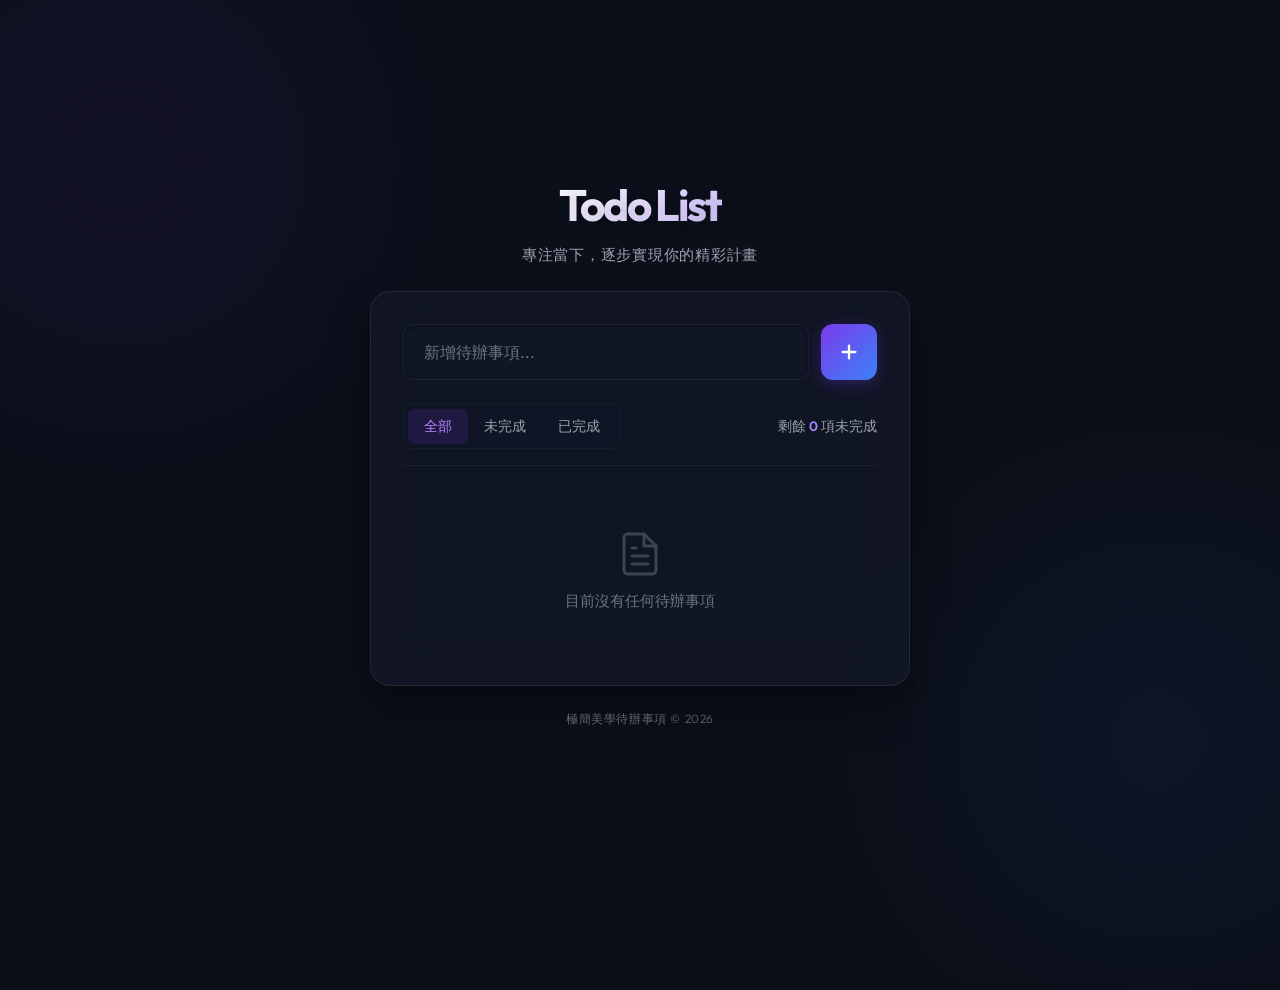
==== to_do_list_test/index.html @ e8f6d1f0 "feat: implement modern dark mode UI for todo list application with glassmorphism effects and animati" ====
<!DOCTYPE html>
<html lang="zh-TW">
<head>
  <meta charset="UTF-8">
  <meta name="viewport" content="width=device-width, initial-scale=1.0">
  <title>極簡美學待辦事項 - Minimalist Todo</title>
  <!-- 引入 Google Fonts Outfit -->
  <link rel="preconnect" href="https://fonts.googleapis.com">
  <link rel="preconnect" href="https://fonts.gstatic.com" crossorigin>
  <link href="https://fonts.googleapis.com/css2?family=Outfit:wght@300;400;500;600;700&display=swap" rel="stylesheet">
  <link rel="stylesheet" href="style.css">
</head>
<body>
  <div class="background-glow-1"></div>
  <div class="background-glow-2"></div>
  
  <div class="app-container">
    <header class="app-header">
      <h1 id="app-title">Todo List</h1>
      <p id="app-subtitle">專注當下，逐步實現你的精彩計畫</p>
    </header>

    <main class="app-card">
      <!-- 輸入待辦事項區域 -->
      <form id="todo-form" class="todo-input-group" onsubmit="event.preventDefault();">
        <input 
          type="text" 
          id="todo-input" 
          placeholder="新增待辦事項..." 
          autocomplete="off" 
          required
        >
        <button type="submit" id="todo-add-btn" aria-label="新增待辦事項">
          <svg xmlns="http://www.w3.org/2000/svg" viewBox="0 0 24 24" fill="none" stroke="currentColor" stroke-width="2.5" stroke-linecap="round" stroke-linejoin="round" class="btn-icon">
            <line x1="12" y1="5" x2="12" y2="19"></line>
            <line x1="5" y1="12" x2="19" y2="12"></line>
          </svg>
        </button>
      </form>

      <!-- 篩選與狀態列 -->
      <div class="todo-controls">
        <div class="todo-filter-tabs">
          <button id="filter-all" class="filter-tab active" data-filter="all">全部</button>
          <button id="filter-active" class="filter-tab" data-filter="active">未完成</button>
          <button id="filter-completed" class="filter-tab" data-filter="completed">已完成</button>
        </div>
        <div id="todo-stats" class="todo-stats">
          剩餘 <span id="active-count">0</span> 項未完成
        </div>
      </div>

      <!-- 待辦事項清單列表 -->
      <ul id="todo-list" class="todo-list-container">
        <!-- 待辦事項項目將由 JavaScript 動態生成 -->
      </ul>

      <!-- 空白狀態提示 -->
      <div id="empty-state" class="empty-state">
        <svg xmlns="http://www.w3.org/2000/svg" viewBox="0 0 24 24" fill="none" stroke="currentColor" stroke-width="1.5" stroke-linecap="round" stroke-linejoin="round" class="empty-icon">
          <path d="M14 2H6a2 2 0 0 0-2 2v16a2 2 0 0 0 2 2h12a2 2 0 0 0 2-2V8z"></path>
          <polyline points="14 2 14 8 20 8"></polyline>
          <line x1="16" y1="13" x2="8" y2="13"></line>
          <line x1="16" y1="17" x2="8" y2="17"></line>
          <polyline points="10 9 9 9 8 9"></polyline>
        </svg>
        <p>目前沒有任何待辦事項</p>
      </div>
    </main>

    <footer class="app-footer">
      <p>極簡美學待辦事項 © 2026</p>
    </footer>
  </div>

  <script src="app.js"></script>
</body>
</html>
---- to_do_list_test/style.css ----
/* ==========================================================================
   極簡美學待辦事項 - 現代化設計 CSS 系統
   ========================================================================== */

/* 變數定義：採用調和的 HSL 色調與現代暗黑風格 */
:root {
  --font-sans: 'Outfit', -apple-system, BlinkMacSystemFont, "Segoe UI", Roboto, Helvetica, Arial, sans-serif;
  
  /* 色彩系統 */
  --bg-main: #0B0F19;
  --card-bg: rgba(20, 26, 42, 0.65);
  --card-border: rgba(255, 255, 255, 0.08);
  --card-shadow: 0 20px 40px rgba(0, 0, 0, 0.4);
  
  --text-primary: #F3F4F6;
  --text-secondary: #9CA3AF;
  --text-muted: #6B7280;
  
  --primary-gradient: linear-gradient(135deg, #7C3AED 0%, #3B82F6 100%);
  --accent-color: #A78BFA;
  
  --success-color: #10B981;
  --success-gradient: linear-gradient(135deg, #34D399 0%, #059669 100%);
  
  --danger-color: #EF4444;
  --danger-bg: rgba(239, 68, 68, 0.1);
  --danger-hover: #F87171;
  
  --input-bg: rgba(17, 24, 39, 0.6);
  --input-border: rgba(255, 255, 255, 0.05);
  --input-focus-border: #7C3AED;
  --input-focus-shadow: 0 0 15px rgba(124, 58, 237, 0.35);

  --tab-active-bg: rgba(124, 58, 237, 0.15);
  --tab-active-text: #C084FC;

  --transition-fast: 0.2s cubic-bezier(0.4, 0, 0.2, 1);
  --transition-normal: 0.35s cubic-bezier(0.4, 0, 0.2, 1);
  --radius-lg: 20px;
  --radius-md: 12px;
  --radius-sm: 8px;
}

/* 基礎重設 */
* {
  box-sizing: border-box;
  margin: 0;
  padding: 0;
}

body {
  font-family: var(--font-sans);
  background-color: var(--bg-main);
  color: var(--text-primary);
  min-height: 100vh;
  display: flex;
  justify-content: center;
  align-items: center;
  overflow-x: hidden;
  position: relative;
  line-height: 1.5;
}

/* 背景光暈效果 (動態視覺微動畫) */
.background-glow-1,
.background-glow-2 {
  position: absolute;
  width: 500px;
  height: 500px;
  border-radius: 50%;
  filter: blur(120px);
  z-index: 0;
  opacity: 0.4;
  pointer-events: none;
}

.background-glow-1 {
  background: radial-gradient(circle, rgba(124, 58, 237, 0.4) 0%, rgba(0, 0, 0, 0) 70%);
  top: -10%;
  left: -10%;
  animation: float-glow-1 20s infinite alternate ease-in-out;
}

.background-glow-2 {
  background: radial-gradient(circle, rgba(59, 130, 246, 0.35) 0%, rgba(0, 0, 0, 0) 70%);
  bottom: -10%;
  right: -10%;
  animation: float-glow-2 25s infinite alternate ease-in-out;
}

@keyframes float-glow-1 {
  0% { transform: translate(0, 0) scale(1); }
  100% { transform: translate(80px, 50px) scale(1.1); }
}

@keyframes float-glow-2 {
  0% { transform: translate(0, 0) scale(1.1); }
  100% { transform: translate(-80px, -50px) scale(0.9); }
}

/* 應用程式容器 */
.app-container {
  width: 100%;
  max-width: 540px;
  margin: 20px;
  padding: 20px 0;
  z-index: 10;
  display: flex;
  flex-direction: column;
  gap: 24px;
}

/* 標頭樣式 */
.app-header {
  text-align: center;
}

#app-title {
  font-size: 2.75rem;
  font-weight: 700;
  letter-spacing: -0.05em;
  background: linear-gradient(135deg, #FFFFFF 30%, #A78BFA 100%);
  -webkit-background-clip: text;
  -webkit-text-fill-color: transparent;
  margin-bottom: 6px;
  text-shadow: 0 4px 12px rgba(0, 0, 0, 0.1);
}

#app-subtitle {
  font-size: 0.95rem;
  color: var(--text-secondary);
  font-weight: 300;
  letter-spacing: 0.05em;
}

/* 主卡片（毛玻璃效果） */
.app-card {
  background: var(--card-bg);
  backdrop-filter: blur(25px);
  -webkit-backdrop-filter: blur(25px);
  border: 1px solid var(--card-border);
  border-radius: var(--radius-lg);
  padding: 32px;
  box-shadow: var(--card-shadow);
  display: flex;
  flex-direction: column;
  gap: 24px;
  transition: transform var(--transition-normal);
}

/* 輸入框群組 */
.todo-input-group {
  display: flex;
  gap: 12px;
  position: relative;
}

#todo-input {
  flex: 1;
  background-color: var(--input-bg);
  border: 1px solid var(--input-border);
  border-radius: var(--radius-md);
  padding: 16px 20px;
  color: var(--text-primary);
  font-family: var(--font-sans);
  font-size: 1rem;
  font-weight: 400;
  outline: none;
  transition: all var(--transition-normal);
  box-shadow: inset 0 2px 4px rgba(0, 0, 0, 0.2);
}

#todo-input::placeholder {
  color: var(--text-muted);
}

#todo-input:focus {
  border-color: var(--input-focus-border);
  box-shadow: var(--input-focus-shadow), inset 0 2px 4px rgba(0, 0, 0, 0.1);
  background-color: rgba(20, 26, 42, 0.8);
}

/* 新增按鈕 */
#todo-add-btn {
  background: var(--primary-gradient);
  border: none;
  border-radius: var(--radius-md);
  width: 56px;
  height: 56px;
  display: flex;
  justify-content: center;
  align-items: center;
  color: #FFFFFF;
  cursor: pointer;
  outline: none;
  transition: all var(--transition-fast);
  box-shadow: 0 4px 15px rgba(124, 58, 237, 0.3);
}

#todo-add-btn:hover {
  transform: translateY(-2px);
  box-shadow: 0 6px 20px rgba(124, 58, 237, 0.5);
  filter: brightness(1.1);
}

#todo-add-btn:active {
  transform: translateY(0);
}

.btn-icon {
  width: 22px;
  height: 22px;
  transition: transform var(--transition-fast);
}

#todo-add-btn:hover .btn-icon {
  transform: rotate(90deg);
}

/* 篩選與狀態列 */
.todo-controls {
  display: flex;
  justify-content: space-between;
  align-items: center;
  flex-wrap: wrap;
  gap: 16px;
  border-bottom: 1px solid rgba(255, 255, 255, 0.05);
  padding-bottom: 16px;
}

.todo-filter-tabs {
  display: flex;
  background: rgba(17, 24, 39, 0.4);
  border: 1px solid rgba(255, 255, 255, 0.03);
  padding: 4px;
  border-radius: var(--radius-sm);
}

.filter-tab {
  background: none;
  border: none;
  color: var(--text-secondary);
  font-family: var(--font-sans);
  font-size: 0.875rem;
  font-weight: 500;
  padding: 8px 16px;
  border-radius: 6px;
  cursor: pointer;
  transition: all var(--transition-fast);
}

.filter-tab:hover {
  color: var(--text-primary);
}

.filter-tab.active {
  background-color: var(--tab-active-bg);
  color: var(--tab-active-text);
}

.todo-stats {
  font-size: 0.85rem;
  color: var(--text-secondary);
  font-weight: 400;
}

#active-count {
  font-weight: 600;
  color: var(--accent-color);
}

/* 待辦清單列表 */
.todo-list-container {
  list-style-type: none;
  display: flex;
  flex-direction: column;
  gap: 12px;
  max-height: 380px;
  overflow-y: auto;
  padding-right: 4px;
}

/* 隱藏滾動條 */
.todo-list-container::-webkit-scrollbar {
  width: 6px;
}

.todo-list-container::-webkit-scrollbar-track {
  background: rgba(0, 0, 0, 0.05);
  border-radius: 3px;
}

.todo-list-container::-webkit-scrollbar-thumb {
  background: rgba(255, 255, 255, 0.1);
  border-radius: 3px;
}

.todo-list-container::-webkit-scrollbar-thumb:hover {
  background: rgba(255, 255, 255, 0.25);
}

/* 清單項目 */
.todo-item {
  display: flex;
  align-items: center;
  justify-content: space-between;
  background-color: rgba(255, 255, 255, 0.02);
  border: 1px solid rgba(255, 255, 255, 0.03);
  border-radius: var(--radius-md);
  padding: 16px;
  transition: all var(--transition-normal);
  animation: slide-in 0.3s ease forwards;
}

.todo-item:hover {
  background-color: rgba(255, 255, 255, 0.04);
  border-color: rgba(255, 255, 255, 0.08);
  transform: translateX(4px);
  box-shadow: 0 4px 12px rgba(0, 0, 0, 0.15);
}

@keyframes slide-in {
  from {
    opacity: 0;
    transform: translateY(12px);
  }
  to {
    opacity: 1;
    transform: translateY(0);
  }
}

/* 點選與文字區塊 */
.todo-item-left {
  display: flex;
  align-items: center;
  gap: 14px;
  flex: 1;
  cursor: pointer;
  user-select: none;
}

/* 自訂 Checkbox */
.todo-checkbox {
  width: 22px;
  height: 22px;
  border-radius: 50%;
  border: 2px solid rgba(255, 255, 255, 0.25);
  display: flex;
  justify-content: center;
  align-items: center;
  transition: all var(--transition-fast);
  flex-shrink: 0;
}

.todo-item-left:hover .todo-checkbox {
  border-color: var(--accent-color);
  background-color: rgba(167, 139, 250, 0.1);
}

.todo-checkbox svg {
  width: 12px;
  height: 12px;
  color: #FFFFFF;
  opacity: 0;
  transform: scale(0.6);
  transition: all var(--transition-fast);
}

/* 待辦事項文字 */
.todo-text {
  font-size: 0.975rem;
  color: var(--text-primary);
  font-weight: 400;
  transition: all var(--transition-normal);
  word-break: break-all;
}

/* 完成狀態樣式 */
.todo-item.completed {
  background-color: rgba(255, 255, 255, 0.005);
  border-color: rgba(255, 255, 255, 0.01);
}

.todo-item.completed .todo-checkbox {
  background: var(--success-gradient);
  border-color: transparent;
  box-shadow: 0 2px 8px rgba(16, 185, 129, 0.3);
}

.todo-item.completed .todo-checkbox svg {
  opacity: 1;
  transform: scale(1);
}

.todo-item.completed .todo-text {
  color: var(--text-muted);
  text-decoration: line-through;
  text-decoration-color: rgba(107, 114, 128, 0.6);
}

/* 刪除按鈕 */
.todo-delete-btn {
  background: none;
  border: none;
  width: 32px;
  height: 32px;
  border-radius: var(--radius-sm);
  display: flex;
  justify-content: center;
  align-items: center;
  color: var(--text-muted);
  cursor: pointer;
  opacity: 0; /* 平常隱藏，Hover 顯示 */
  transform: scale(0.9);
  transition: all var(--transition-fast);
  margin-left: 8px;
}

.todo-item:hover .todo-delete-btn {
  opacity: 0.6;
  transform: scale(1);
}

.todo-item:hover .todo-delete-btn:hover {
  opacity: 1;
  background-color: var(--danger-bg);
  color: var(--danger-color);
}

.delete-icon {
  width: 18px;
  height: 18px;
}

/* 縮小淡出動畫 (用於刪除) */
.todo-item.fall-out {
  animation: fall-out-anim 0.3s cubic-bezier(0.4, 0, 0.2, 1) forwards;
}

@keyframes fall-out-anim {
  to {
    opacity: 0;
    transform: scale(0.9) translateY(-10px);
    margin-top: -66px; /* 平滑收縮佔用空間，這裡需依實際高度微調 */
    padding-top: 0;
    padding-bottom: 0;
    border-color: transparent;
    height: 0;
    overflow: hidden;
  }
}

/* 空白狀態 */
.empty-state {
  display: flex;
  flex-direction: column;
  justify-content: center;
  align-items: center;
  gap: 12px;
  padding: 40px 0;
  text-align: center;
  color: var(--text-muted);
  transition: all var(--transition-normal);
}

.empty-icon {
  width: 48px;
  height: 48px;
  stroke: var(--text-muted);
  opacity: 0.5;
}

.empty-state p {
  font-size: 0.95rem;
  font-weight: 300;
}

/* 頁尾樣式 */
.app-footer {
  text-align: center;
}

.app-footer p {
  font-size: 0.75rem;
  color: var(--text-muted);
  letter-spacing: 0.05em;
  font-weight: 300;
}

/* 響應式佈局微調 */
@media (max-width: 640px) {
  .app-container {
    margin: 12px;
  }
  .app-card {
    padding: 24px 20px;
  }
  #app-title {
    font-size: 2.25rem;
  }
  .todo-controls {
    flex-direction: column;
    align-items: stretch;
  }
  .todo-filter-tabs {
    justify-content: space-between;
  }
  .filter-tab {
    flex: 1;
    text-align: center;
    padding: 8px 4px;
  }
  .todo-stats {
    text-align: center;
  }
}
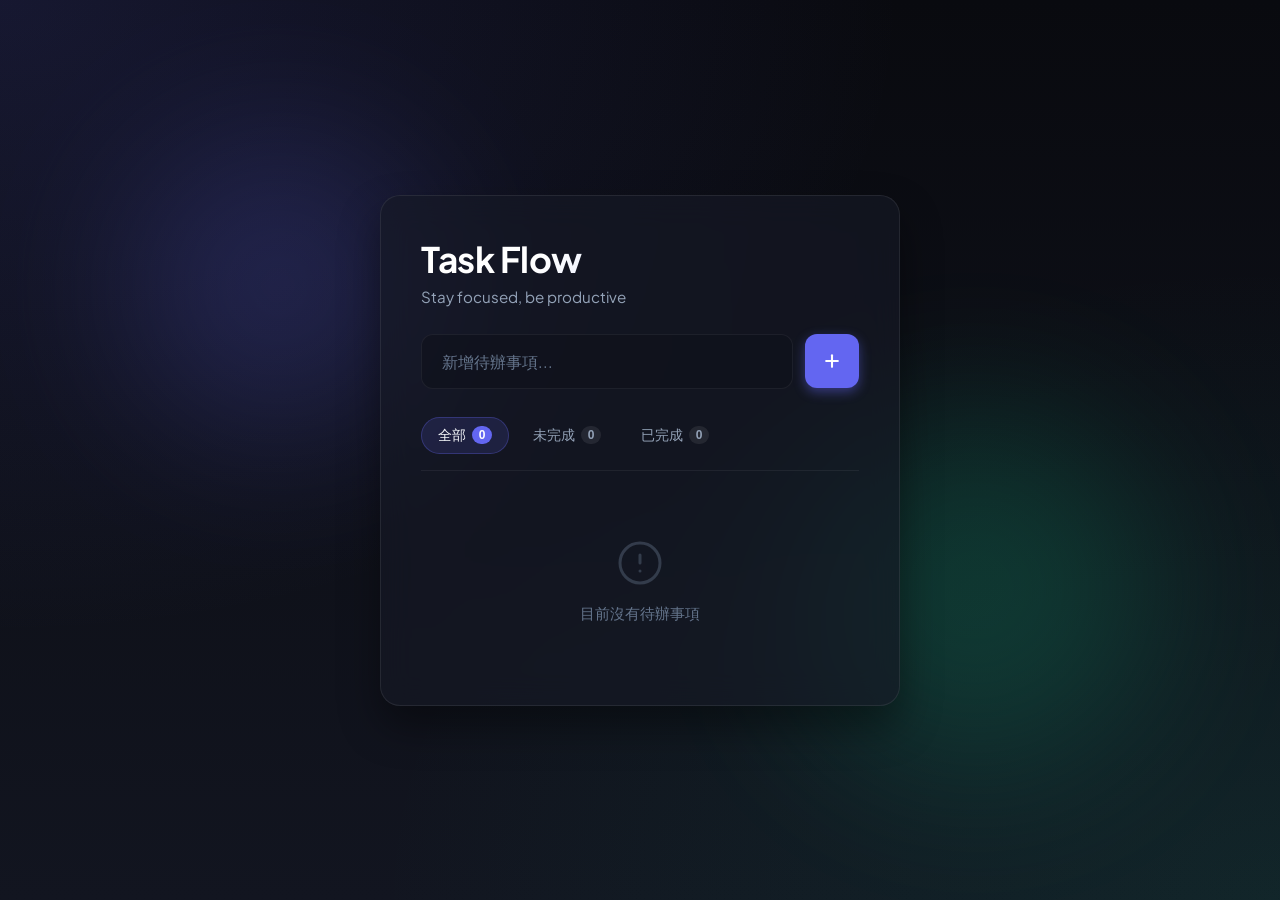
==== commit 0e80046c: "建立" ====
--- a/to_do_list_test/index.html
+++ b/to_do_list_test/index.html
@@ -1,77 +1,78 @@
 <!DOCTYPE html>
-<html lang="zh-TW">
+<html lang="zh-Hant">
 <head>
   <meta charset="UTF-8">
   <meta name="viewport" content="width=device-width, initial-scale=1.0">
-  <title>極簡美學待辦事項 - Minimalist Todo</title>
-  <!-- 引入 Google Fonts Outfit -->
+  <meta name="description" content="A premium, modern glassmorphism Todo List application.">
+  <title>Minimalist Todo List</title>
+  <!-- Google Fonts -->
   <link rel="preconnect" href="https://fonts.googleapis.com">
   <link rel="preconnect" href="https://fonts.gstatic.com" crossorigin>
-  <link href="https://fonts.googleapis.com/css2?family=Outfit:wght@300;400;500;600;700&display=swap" rel="stylesheet">
+  <link href="https://fonts.googleapis.com/css2?family=Plus+Jakarta+Sans:wght@300;400;500;600;700&display=swap" rel="stylesheet">
+  <!-- Stylesheet -->
   <link rel="stylesheet" href="style.css">
 </head>
 <body>
-  <div class="background-glow-1"></div>
-  <div class="background-glow-2"></div>
-  
-  <div class="app-container">
-    <header class="app-header">
-      <h1 id="app-title">Todo List</h1>
-      <p id="app-subtitle">專注當下，逐步實現你的精彩計畫</p>
+  <div class="background-decor">
+    <div class="circle circle-1"></div>
+    <div class="circle circle-2"></div>
+  </div>
+
+  <main class="todo-container">
+    <header class="todo-header">
+      <h1>Task Flow</h1>
+      <p class="subtitle">Stay focused, be productive</p>
     </header>
 
-    <main class="app-card">
-      <!-- 輸入待辦事項區域 -->
-      <form id="todo-form" class="todo-input-group" onsubmit="event.preventDefault();">
+    <section class="todo-input-section">
+      <form id="todo-form" class="todo-form">
         <input 
           type="text" 
           id="todo-input" 
           placeholder="新增待辦事項..." 
-          autocomplete="off" 
+          autocomplete="off"
           required
         >
-        <button type="submit" id="todo-add-btn" aria-label="新增待辦事項">
-          <svg xmlns="http://www.w3.org/2000/svg" viewBox="0 0 24 24" fill="none" stroke="currentColor" stroke-width="2.5" stroke-linecap="round" stroke-linejoin="round" class="btn-icon">
+        <button type="submit" id="add-btn" aria-label="新增事項">
+          <svg xmlns="http://www.w3.org/2000/svg" width="20" height="20" viewBox="0 0 24 24" fill="none" stroke="currentColor" stroke-width="2.5" stroke-linecap="round" stroke-linejoin="round">
             <line x1="12" y1="5" x2="12" y2="19"></line>
             <line x1="5" y1="12" x2="19" y2="12"></line>
           </svg>
         </button>
       </form>
+    </section>
 
-      <!-- 篩選與狀態列 -->
-      <div class="todo-controls">
-        <div class="todo-filter-tabs">
-          <button id="filter-all" class="filter-tab active" data-filter="all">全部</button>
-          <button id="filter-active" class="filter-tab" data-filter="active">未完成</button>
-          <button id="filter-completed" class="filter-tab" data-filter="completed">已完成</button>
-        </div>
-        <div id="todo-stats" class="todo-stats">
-          剩餘 <span id="active-count">0</span> 項未完成
-        </div>
+    <section class="todo-filter-section">
+      <div class="filters">
+        <button class="filter-btn active" data-filter="all" id="filter-all">
+          全部
+          <span class="count-badge" id="count-all">0</span>
+        </button>
+        <button class="filter-btn" data-filter="active" id="filter-active">
+          未完成
+          <span class="count-badge" id="count-active">0</span>
+        </button>
+        <button class="filter-btn" data-filter="completed" id="filter-completed">
+          已完成
+          <span class="count-badge" id="count-completed">0</span>
+        </button>
       </div>
+    </section>
 
-      <!-- 待辦事項清單列表 -->
-      <ul id="todo-list" class="todo-list-container">
-        <!-- 待辦事項項目將由 JavaScript 動態生成 -->
+    <section class="todo-list-section">
+      <ul id="todo-list" class="todo-list">
+        <!-- Dynamic items will be inserted here -->
       </ul>
-
-      <!-- 空白狀態提示 -->
       <div id="empty-state" class="empty-state">
-        <svg xmlns="http://www.w3.org/2000/svg" viewBox="0 0 24 24" fill="none" stroke="currentColor" stroke-width="1.5" stroke-linecap="round" stroke-linejoin="round" class="empty-icon">
-          <path d="M14 2H6a2 2 0 0 0-2 2v16a2 2 0 0 0 2 2h12a2 2 0 0 0 2-2V8z"></path>
-          <polyline points="14 2 14 8 20 8"></polyline>
-          <line x1="16" y1="13" x2="8" y2="13"></line>
-          <line x1="16" y1="17" x2="8" y2="17"></line>
-          <polyline points="10 9 9 9 8 9"></polyline>
+        <svg xmlns="http://www.w3.org/2000/svg" width="48" height="48" viewBox="0 0 24 24" fill="none" stroke="currentColor" stroke-width="1.5" stroke-linecap="round" stroke-linejoin="round">
+          <circle cx="12" cy="12" r="10"></circle>
+          <line x1="12" y1="8" x2="12" y2="12"></line>
+          <line x1="12" y1="16" x2="12.01" y2="16"></line>
         </svg>
-        <p>目前沒有任何待辦事項</p>
+        <p>目前沒有待辦事項</p>
       </div>
-    </main>
-
-    <footer class="app-footer">
-      <p>極簡美學待辦事項 © 2026</p>
-    </footer>
-  </div>
+    </section>
+  </main>
 
   <script src="app.js"></script>
 </body>
--- a/to_do_list_test/style.css
+++ b/to_do_list_test/style.css
@@ -1,155 +1,141 @@
-/* ==========================================================================
-   極簡美學待辦事項 - 現代化設計 CSS 系統
-   ========================================================================== */
-
-/* 變數定義：採用調和的 HSL 色調與現代暗黑風格 */
+/* Global resets & variables */
 :root {
-  --font-sans: 'Outfit', -apple-system, BlinkMacSystemFont, "Segoe UI", Roboto, Helvetica, Arial, sans-serif;
-  
-  /* 色彩系統 */
-  --bg-main: #0B0F19;
-  --card-bg: rgba(20, 26, 42, 0.65);
+  --bg-start: #090a0f;
+  --bg-end: #121520;
+  --card-bg: rgba(22, 26, 38, 0.65);
   --card-border: rgba(255, 255, 255, 0.08);
   --card-shadow: 0 20px 40px rgba(0, 0, 0, 0.4);
   
-  --text-primary: #F3F4F6;
-  --text-secondary: #9CA3AF;
-  --text-muted: #6B7280;
-  
-  --primary-gradient: linear-gradient(135deg, #7C3AED 0%, #3B82F6 100%);
-  --accent-color: #A78BFA;
-  
-  --success-color: #10B981;
-  --success-gradient: linear-gradient(135deg, #34D399 0%, #059669 100%);
-  
-  --danger-color: #EF4444;
-  --danger-bg: rgba(239, 68, 68, 0.1);
-  --danger-hover: #F87171;
-  
-  --input-bg: rgba(17, 24, 39, 0.6);
-  --input-border: rgba(255, 255, 255, 0.05);
-  --input-focus-border: #7C3AED;
-  --input-focus-shadow: 0 0 15px rgba(124, 58, 237, 0.35);
-
-  --tab-active-bg: rgba(124, 58, 237, 0.15);
-  --tab-active-text: #C084FC;
-
-  --transition-fast: 0.2s cubic-bezier(0.4, 0, 0.2, 1);
-  --transition-normal: 0.35s cubic-bezier(0.4, 0, 0.2, 1);
+  --text-primary: #f8fafc;
+  --text-secondary: #94a3b8;
+  --text-muted: #64748b;
+  
+  --primary: #6366f1; /* Indigo */
+  --primary-hover: #4f46e5;
+  --primary-glow: rgba(99, 102, 241, 0.45);
+  
+  --success: #10b981; /* Emerald */
+  --success-glow: rgba(16, 185, 129, 0.3);
+  
+  --danger: #ef4444; /* Rose */
+  --danger-hover: #dc2626;
+  --danger-glow: rgba(239, 68, 68, 0.3);
+  
+  --input-bg: rgba(15, 18, 28, 0.6);
+  --input-border: rgba(255, 255, 255, 0.06);
+  --input-focus: rgba(99, 102, 241, 0.2);
+
+  --font-sans: 'Plus Jakarta Sans', system-ui, -apple-system, BlinkMacSystemFont, "Segoe UI", Roboto, "Helvetica Neue", Arial, sans-serif;
   --radius-lg: 20px;
   --radius-md: 12px;
-  --radius-sm: 8px;
-}
-
-/* 基礎重設 */
+  --transition-smooth: all 0.3s cubic-bezier(0.4, 0, 0.2, 1);
+}
+
 * {
-  box-sizing: border-box;
   margin: 0;
   padding: 0;
+  box-sizing: border-box;
 }
 
 body {
   font-family: var(--font-sans);
-  background-color: var(--bg-main);
+  background-color: var(--bg-start);
+  background-image: radial-gradient(at 0% 0%, rgba(99, 102, 241, 0.15) 0px, transparent 50%),
+                    radial-gradient(at 100% 100%, rgba(16, 185, 129, 0.1) 0px, transparent 50%),
+                    linear-gradient(180deg, var(--bg-start) 0%, var(--bg-end) 100%);
   color: var(--text-primary);
   min-height: 100vh;
   display: flex;
   justify-content: center;
   align-items: center;
   overflow-x: hidden;
+  padding: 20px;
   position: relative;
-  line-height: 1.5;
-}
-
-/* 背景光暈效果 (動態視覺微動畫) */
-.background-glow-1,
-.background-glow-2 {
+}
+
+/* Background animated decorative circles */
+.background-decor {
   position: absolute;
-  width: 500px;
-  height: 500px;
+  top: 0;
+  left: 0;
+  width: 100%;
+  height: 100%;
+  overflow: hidden;
+  z-index: 1;
+  pointer-events: none;
+}
+
+.circle {
+  position: absolute;
   border-radius: 50%;
-  filter: blur(120px);
-  z-index: 0;
-  opacity: 0.4;
-  pointer-events: none;
-}
-
-.background-glow-1 {
-  background: radial-gradient(circle, rgba(124, 58, 237, 0.4) 0%, rgba(0, 0, 0, 0) 70%);
-  top: -10%;
-  left: -10%;
-  animation: float-glow-1 20s infinite alternate ease-in-out;
-}
-
-.background-glow-2 {
-  background: radial-gradient(circle, rgba(59, 130, 246, 0.35) 0%, rgba(0, 0, 0, 0) 70%);
-  bottom: -10%;
-  right: -10%;
-  animation: float-glow-2 25s infinite alternate ease-in-out;
-}
-
-@keyframes float-glow-1 {
-  0% { transform: translate(0, 0) scale(1); }
-  100% { transform: translate(80px, 50px) scale(1.1); }
-}
-
-@keyframes float-glow-2 {
-  0% { transform: translate(0, 0) scale(1.1); }
-  100% { transform: translate(-80px, -50px) scale(0.9); }
-}
-
-/* 應用程式容器 */
-.app-container {
+  filter: blur(80px);
+  opacity: 0.2;
+  animation: float 20s infinite alternate ease-in-out;
+}
+
+.circle-1 {
+  top: 15%;
+  left: 10%;
+  width: 300px;
+  height: 300px;
+  background: var(--primary);
+}
+
+.circle-2 {
+  bottom: 15%;
+  right: 10%;
+  width: 350px;
+  height: 350px;
+  background: var(--success);
+  animation-delay: -5s;
+}
+
+@keyframes float {
+  0% {
+    transform: translate(0, 0) scale(1);
+  }
+  100% {
+    transform: translate(30px, 40px) scale(1.1);
+  }
+}
+
+/* Container */
+.todo-container {
   width: 100%;
-  max-width: 540px;
-  margin: 20px;
-  padding: 20px 0;
+  max-width: 520px;
+  background: var(--card-bg);
+  backdrop-filter: blur(16px);
+  -webkit-backdrop-filter: blur(16px);
+  border: 1px solid var(--card-border);
+  border-radius: var(--radius-lg);
+  box-shadow: var(--card-shadow);
+  padding: 40px;
   z-index: 10;
+  position: relative;
   display: flex;
   flex-direction: column;
-  gap: 24px;
-}
-
-/* 標頭樣式 */
-.app-header {
-  text-align: center;
-}
-
-#app-title {
-  font-size: 2.75rem;
+  gap: 28px;
+}
+
+/* Header */
+.todo-header h1 {
+  font-size: 2.2rem;
   font-weight: 700;
-  letter-spacing: -0.05em;
-  background: linear-gradient(135deg, #FFFFFF 30%, #A78BFA 100%);
+  letter-spacing: -0.5px;
+  background: linear-gradient(135deg, #fff 30%, #a5b4fc 100%);
   -webkit-background-clip: text;
   -webkit-text-fill-color: transparent;
   margin-bottom: 6px;
-  text-shadow: 0 4px 12px rgba(0, 0, 0, 0.1);
-}
-
-#app-subtitle {
+}
+
+.todo-header .subtitle {
+  color: var(--text-secondary);
   font-size: 0.95rem;
-  color: var(--text-secondary);
-  font-weight: 300;
-  letter-spacing: 0.05em;
-}
-
-/* 主卡片（毛玻璃效果） */
-.app-card {
-  background: var(--card-bg);
-  backdrop-filter: blur(25px);
-  -webkit-backdrop-filter: blur(25px);
-  border: 1px solid var(--card-border);
-  border-radius: var(--radius-lg);
-  padding: 32px;
-  box-shadow: var(--card-shadow);
-  display: flex;
-  flex-direction: column;
-  gap: 24px;
-  transition: transform var(--transition-normal);
-}
-
-/* 輸入框群組 */
-.todo-input-group {
+  font-weight: 400;
+}
+
+/* Input Section */
+.todo-form {
   display: flex;
   gap: 12px;
   position: relative;
@@ -157,17 +143,14 @@
 
 #todo-input {
   flex: 1;
-  background-color: var(--input-bg);
+  background: var(--input-bg);
   border: 1px solid var(--input-border);
   border-radius: var(--radius-md);
   padding: 16px 20px;
   color: var(--text-primary);
+  font-size: 1rem;
   font-family: var(--font-sans);
-  font-size: 1rem;
-  font-weight: 400;
-  outline: none;
-  transition: all var(--transition-normal);
-  box-shadow: inset 0 2px 4px rgba(0, 0, 0, 0.2);
+  transition: var(--transition-smooth);
 }
 
 #todo-input::placeholder {
@@ -175,151 +158,144 @@
 }
 
 #todo-input:focus {
-  border-color: var(--input-focus-border);
-  box-shadow: var(--input-focus-shadow), inset 0 2px 4px rgba(0, 0, 0, 0.1);
-  background-color: rgba(20, 26, 42, 0.8);
-}
-
-/* 新增按鈕 */
-#todo-add-btn {
-  background: var(--primary-gradient);
+  outline: none;
+  border-color: var(--primary);
+  box-shadow: 0 0 0 4px var(--input-focus);
+}
+
+#add-btn {
+  background: var(--primary);
   border: none;
   border-radius: var(--radius-md);
-  width: 56px;
-  height: 56px;
-  display: flex;
-  justify-content: center;
-  align-items: center;
-  color: #FFFFFF;
+  width: 54px;
+  height: 54px;
+  display: flex;
+  justify-content: center;
+  align-items: center;
+  color: white;
   cursor: pointer;
-  outline: none;
-  transition: all var(--transition-fast);
-  box-shadow: 0 4px 15px rgba(124, 58, 237, 0.3);
-}
-
-#todo-add-btn:hover {
+  transition: var(--transition-smooth);
+  box-shadow: 0 4px 12px var(--primary-glow);
+}
+
+#add-btn:hover {
+  background: var(--primary-hover);
   transform: translateY(-2px);
-  box-shadow: 0 6px 20px rgba(124, 58, 237, 0.5);
-  filter: brightness(1.1);
-}
-
-#todo-add-btn:active {
+  box-shadow: 0 6px 18px var(--primary-glow);
+}
+
+#add-btn:active {
   transform: translateY(0);
 }
 
-.btn-icon {
-  width: 22px;
-  height: 22px;
-  transition: transform var(--transition-fast);
-}
-
-#todo-add-btn:hover .btn-icon {
-  transform: rotate(90deg);
-}
-
-/* 篩選與狀態列 */
-.todo-controls {
-  display: flex;
-  justify-content: space-between;
-  align-items: center;
-  flex-wrap: wrap;
-  gap: 16px;
-  border-bottom: 1px solid rgba(255, 255, 255, 0.05);
+/* Filters Section */
+.filters {
+  display: flex;
+  gap: 8px;
+  border-bottom: 1px solid var(--input-border);
   padding-bottom: 16px;
 }
 
-.todo-filter-tabs {
-  display: flex;
-  background: rgba(17, 24, 39, 0.4);
-  border: 1px solid rgba(255, 255, 255, 0.03);
-  padding: 4px;
-  border-radius: var(--radius-sm);
-}
-
-.filter-tab {
-  background: none;
+.filter-btn {
+  background: transparent;
   border: none;
   color: var(--text-secondary);
-  font-family: var(--font-sans);
-  font-size: 0.875rem;
+  padding: 8px 16px;
+  font-size: 0.9rem;
   font-weight: 500;
-  padding: 8px 16px;
-  border-radius: 6px;
   cursor: pointer;
-  transition: all var(--transition-fast);
-}
-
-.filter-tab:hover {
+  border-radius: 30px;
+  transition: var(--transition-smooth);
+  display: flex;
+  align-items: center;
+  gap: 6px;
+}
+
+.filter-btn:hover {
   color: var(--text-primary);
-}
-
-.filter-tab.active {
-  background-color: var(--tab-active-bg);
-  color: var(--tab-active-text);
-}
-
-.todo-stats {
-  font-size: 0.85rem;
+  background: rgba(255, 255, 255, 0.04);
+}
+
+.filter-btn.active {
+  color: var(--text-primary);
+  background: rgba(99, 102, 241, 0.15);
+  border: 1px solid rgba(99, 102, 241, 0.3);
+}
+
+.count-badge {
+  display: inline-flex;
+  justify-content: center;
+  align-items: center;
+  background: rgba(255, 255, 255, 0.08);
   color: var(--text-secondary);
-  font-weight: 400;
-}
-
-#active-count {
+  font-size: 0.75rem;
   font-weight: 600;
-  color: var(--accent-color);
-}
-
-/* 待辦清單列表 */
-.todo-list-container {
-  list-style-type: none;
+  border-radius: 10px;
+  min-width: 20px;
+  height: 18px;
+  padding: 0 6px;
+  transition: var(--transition-smooth);
+}
+
+.filter-btn.active .count-badge {
+  background: var(--primary);
+  color: white;
+}
+
+/* Todo List Section */
+.todo-list-section {
+  position: relative;
+  min-height: 150px;
+}
+
+.todo-list {
+  list-style: none;
   display: flex;
   flex-direction: column;
   gap: 12px;
-  max-height: 380px;
+  max-height: 400px;
   overflow-y: auto;
   padding-right: 4px;
 }
 
-/* 隱藏滾動條 */
-.todo-list-container::-webkit-scrollbar {
+/* Custom Scrollbar for list */
+.todo-list::-webkit-scrollbar {
   width: 6px;
 }
 
-.todo-list-container::-webkit-scrollbar-track {
-  background: rgba(0, 0, 0, 0.05);
-  border-radius: 3px;
-}
-
-.todo-list-container::-webkit-scrollbar-thumb {
+.todo-list::-webkit-scrollbar-track {
+  background: transparent;
+}
+
+.todo-list::-webkit-scrollbar-thumb {
   background: rgba(255, 255, 255, 0.1);
   border-radius: 3px;
 }
 
-.todo-list-container::-webkit-scrollbar-thumb:hover {
-  background: rgba(255, 255, 255, 0.25);
-}
-
-/* 清單項目 */
+.todo-list::-webkit-scrollbar-thumb:hover {
+  background: rgba(255, 255, 255, 0.2);
+}
+
+/* Todo Item */
 .todo-item {
   display: flex;
   align-items: center;
   justify-content: space-between;
-  background-color: rgba(255, 255, 255, 0.02);
-  border: 1px solid rgba(255, 255, 255, 0.03);
+  background: rgba(255, 255, 255, 0.02);
+  border: 1px solid var(--input-border);
   border-radius: var(--radius-md);
   padding: 16px;
-  transition: all var(--transition-normal);
-  animation: slide-in 0.3s ease forwards;
+  transition: var(--transition-smooth);
+  animation: slideIn 0.3s ease forwards;
 }
 
 .todo-item:hover {
-  background-color: rgba(255, 255, 255, 0.04);
-  border-color: rgba(255, 255, 255, 0.08);
+  background: rgba(255, 255, 255, 0.05);
+  border-color: rgba(255, 255, 255, 0.12);
   transform: translateX(4px);
-  box-shadow: 0 4px 12px rgba(0, 0, 0, 0.15);
-}
-
-@keyframes slide-in {
+}
+
+@keyframes slideIn {
   from {
     opacity: 0;
     transform: translateY(12px);
@@ -330,188 +306,151 @@
   }
 }
 
-/* 點選與文字區塊 */
-.todo-item-left {
+.todo-item.deleting {
+  animation: slideOut 0.3s ease forwards;
+}
+
+@keyframes slideOut {
+  to {
+    opacity: 0;
+    transform: scale(0.9);
+    height: 0;
+    padding-top: 0;
+    padding-bottom: 0;
+    margin-top: -12px;
+    border-width: 0;
+  }
+}
+
+/* Checkbox container and label */
+.todo-content-wrapper {
   display: flex;
   align-items: center;
   gap: 14px;
   flex: 1;
   cursor: pointer;
-  user-select: none;
-}
-
-/* 自訂 Checkbox */
-.todo-checkbox {
+}
+
+/* Custom Checkbox */
+.custom-checkbox {
   width: 22px;
   height: 22px;
-  border-radius: 50%;
-  border: 2px solid rgba(255, 255, 255, 0.25);
-  display: flex;
-  justify-content: center;
-  align-items: center;
-  transition: all var(--transition-fast);
+  border: 2px solid var(--text-muted);
+  border-radius: 6px;
+  display: flex;
+  justify-content: center;
+  align-items: center;
+  cursor: pointer;
+  transition: var(--transition-smooth);
+  position: relative;
   flex-shrink: 0;
 }
 
-.todo-item-left:hover .todo-checkbox {
-  border-color: var(--accent-color);
-  background-color: rgba(167, 139, 250, 0.1);
-}
-
-.todo-checkbox svg {
-  width: 12px;
-  height: 12px;
-  color: #FFFFFF;
-  opacity: 0;
-  transform: scale(0.6);
-  transition: all var(--transition-fast);
-}
-
-/* 待辦事項文字 */
+.custom-checkbox svg {
+  width: 14px;
+  height: 14px;
+  color: white;
+  stroke-dasharray: 20;
+  stroke-dashoffset: 20;
+  transition: stroke-dashoffset 0.25s ease-in-out;
+}
+
+.todo-item.completed .custom-checkbox {
+  background: var(--success);
+  border-color: var(--success);
+  box-shadow: 0 0 10px var(--success-glow);
+}
+
+.todo-item.completed .custom-checkbox svg {
+  stroke-dashoffset: 0;
+}
+
+/* Text block */
 .todo-text {
-  font-size: 0.975rem;
+  font-size: 1rem;
   color: var(--text-primary);
-  font-weight: 400;
-  transition: all var(--transition-normal);
+  font-weight: 500;
+  transition: var(--transition-smooth);
+  user-select: none;
   word-break: break-all;
-}
-
-/* 完成狀態樣式 */
-.todo-item.completed {
-  background-color: rgba(255, 255, 255, 0.005);
-  border-color: rgba(255, 255, 255, 0.01);
-}
-
-.todo-item.completed .todo-checkbox {
-  background: var(--success-gradient);
-  border-color: transparent;
-  box-shadow: 0 2px 8px rgba(16, 185, 129, 0.3);
-}
-
-.todo-item.completed .todo-checkbox svg {
-  opacity: 1;
-  transform: scale(1);
 }
 
 .todo-item.completed .todo-text {
   color: var(--text-muted);
   text-decoration: line-through;
-  text-decoration-color: rgba(107, 114, 128, 0.6);
-}
-
-/* 刪除按鈕 */
-.todo-delete-btn {
-  background: none;
+}
+
+/* Delete Button */
+.delete-btn {
+  background: transparent;
   border: none;
-  width: 32px;
-  height: 32px;
-  border-radius: var(--radius-sm);
-  display: flex;
-  justify-content: center;
-  align-items: center;
   color: var(--text-muted);
   cursor: pointer;
-  opacity: 0; /* 平常隱藏，Hover 顯示 */
-  transform: scale(0.9);
-  transition: all var(--transition-fast);
-  margin-left: 8px;
-}
-
-.todo-item:hover .todo-delete-btn {
-  opacity: 0.6;
-  transform: scale(1);
-}
-
-.todo-item:hover .todo-delete-btn:hover {
+  padding: 6px;
+  border-radius: 8px;
+  transition: var(--transition-smooth);
+  display: flex;
+  justify-content: center;
+  align-items: center;
+  opacity: 0;
+}
+
+/* Show delete button on item hover or for mobile screens */
+.todo-item:hover .delete-btn,
+.delete-btn:focus-visible {
   opacity: 1;
-  background-color: var(--danger-bg);
-  color: var(--danger-color);
-}
-
-.delete-icon {
-  width: 18px;
-  height: 18px;
-}
-
-/* 縮小淡出動畫 (用於刪除) */
-.todo-item.fall-out {
-  animation: fall-out-anim 0.3s cubic-bezier(0.4, 0, 0.2, 1) forwards;
-}
-
-@keyframes fall-out-anim {
-  to {
-    opacity: 0;
-    transform: scale(0.9) translateY(-10px);
-    margin-top: -66px; /* 平滑收縮佔用空間，這裡需依實際高度微調 */
-    padding-top: 0;
-    padding-bottom: 0;
-    border-color: transparent;
-    height: 0;
-    overflow: hidden;
-  }
-}
-
-/* 空白狀態 */
+  color: var(--text-secondary);
+}
+
+.delete-btn:hover {
+  background: rgba(239, 68, 68, 0.15);
+  color: var(--danger);
+}
+
+/* Empty State */
 .empty-state {
-  display: flex;
+  display: none;
   flex-direction: column;
-  justify-content: center;
-  align-items: center;
-  gap: 12px;
+  align-items: center;
+  justify-content: center;
+  gap: 16px;
   padding: 40px 0;
+  color: var(--text-muted);
   text-align: center;
-  color: var(--text-muted);
-  transition: all var(--transition-normal);
-}
-
-.empty-icon {
-  width: 48px;
-  height: 48px;
-  stroke: var(--text-muted);
-  opacity: 0.5;
+}
+
+.empty-state svg {
+  opacity: 0.4;
+  animation: pulse 2s infinite ease-in-out;
+}
+
+@keyframes pulse {
+  0%, 100% {
+    transform: scale(1);
+    opacity: 0.4;
+  }
+  50% {
+    transform: scale(1.05);
+    opacity: 0.6;
+  }
 }
 
 .empty-state p {
   font-size: 0.95rem;
-  font-weight: 300;
-}
-
-/* 頁尾樣式 */
-.app-footer {
-  text-align: center;
-}
-
-.app-footer p {
-  font-size: 0.75rem;
-  color: var(--text-muted);
-  letter-spacing: 0.05em;
-  font-weight: 300;
-}
-
-/* 響應式佈局微調 */
-@media (max-width: 640px) {
-  .app-container {
-    margin: 12px;
-  }
-  .app-card {
-    padding: 24px 20px;
-  }
-  #app-title {
-    font-size: 2.25rem;
-  }
-  .todo-controls {
-    flex-direction: column;
-    align-items: stretch;
-  }
-  .todo-filter-tabs {
-    justify-content: space-between;
-  }
-  .filter-tab {
-    flex: 1;
-    text-align: center;
-    padding: 8px 4px;
-  }
-  .todo-stats {
-    text-align: center;
-  }
-}
+}
+
+/* Responsive adjustment */
+@media (max-width: 480px) {
+  .todo-container {
+    padding: 24px;
+    gap: 20px;
+  }
+  
+  .todo-header h1 {
+    font-size: 1.8rem;
+  }
+  
+  .delete-btn {
+    opacity: 1;
+  }
+}
